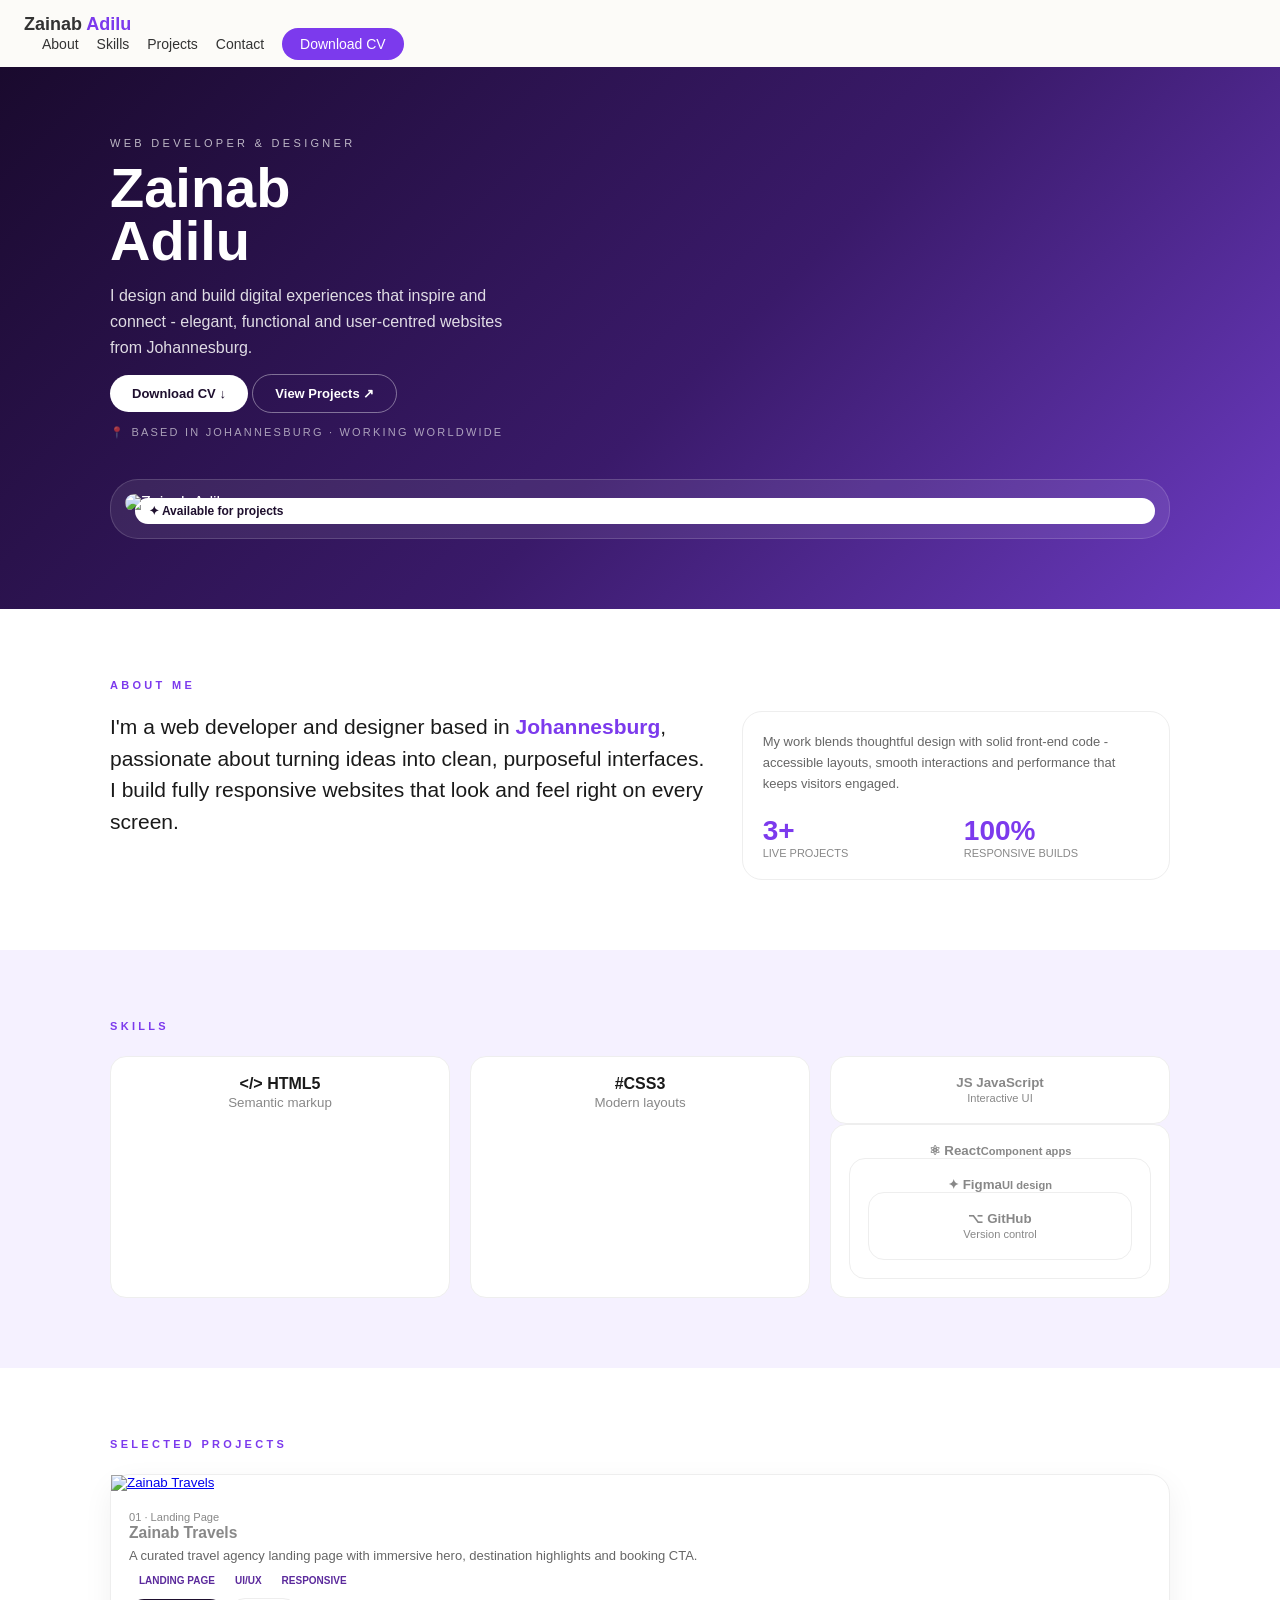
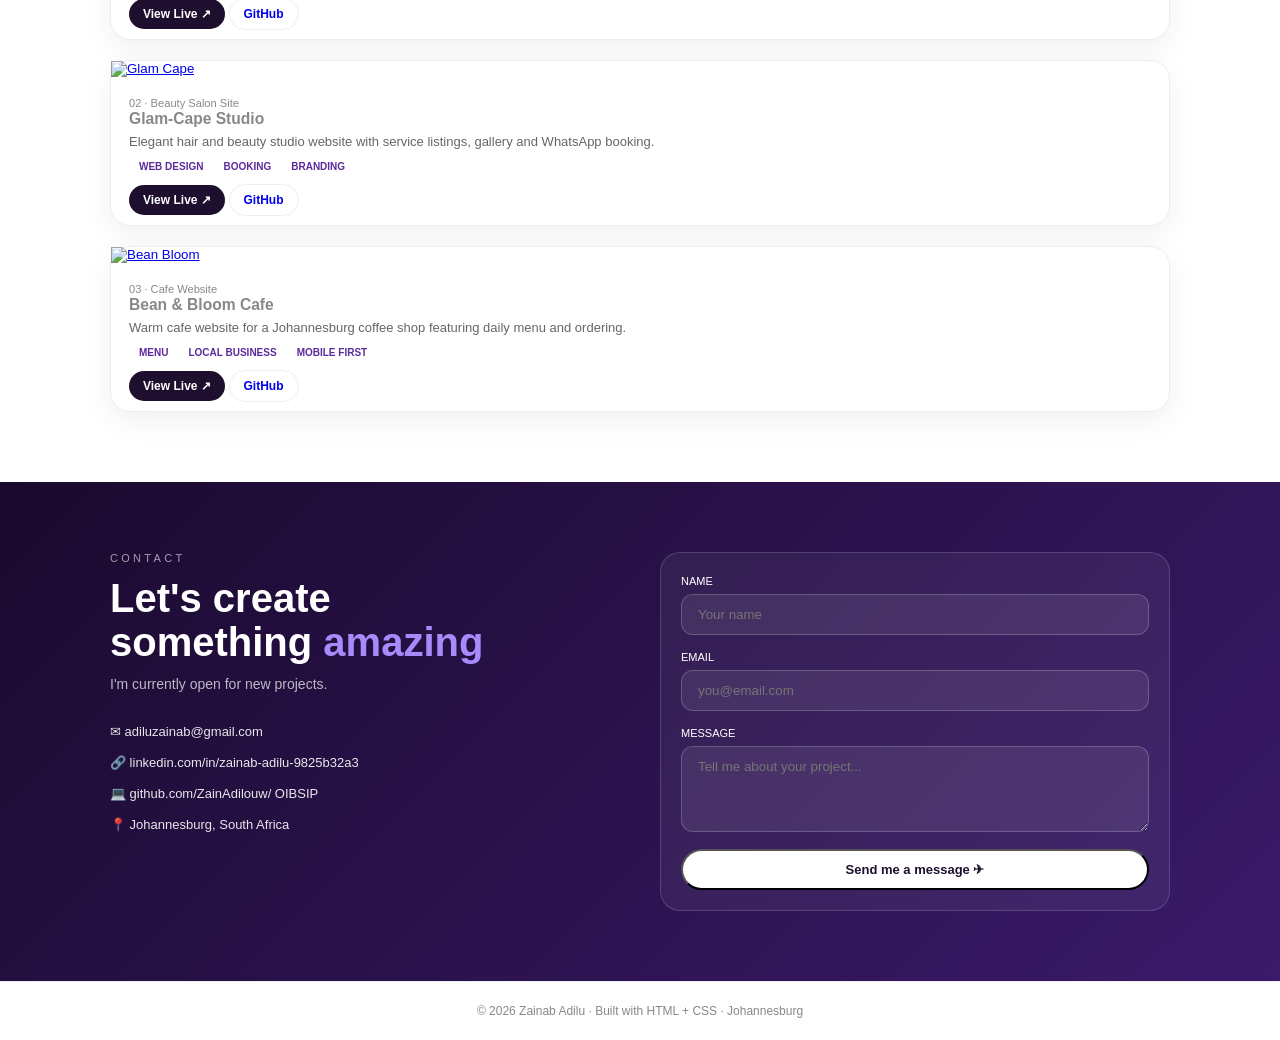
==== WebDev-L1-Portfolio/index.html @ 933f3258 "Create index.html" ====
<!DOCTYPE html> 
<html lang="en"> 
<head> 
<meta charset="UTF-8"> 
<meta name="viewport" content="width=device-width, initial-scale=1.0"> 
<title>Zainab Adilu - Web Developer & Designer</title> 
<link href="https://fonts.googleapis.com /css2?family=Poppins:wght@300;400;500;600;700;800&display=swap" rel="stylesheet"> 
<style> 
*{margin:0;padding:0;box-sizing:border-box} 
body{font-family:'Poppins',sans-serif;b ackground:#fcfbf8;color:#1a1a1a;scroll-behavior:smooth} 
.nav{position:sticky;top:0;z-index:50;background:rgba(252,251,248,0.9);backdrop-ﬁlter:blur(12px);border-bott om:1px solid #eee;display:ﬂex;justify-content:space-between;align-items:center;padding:14px 24px} 
.nav a{color:#333;text-decoration:none;font-weight:500;font-size:14px;margin-left:18px} 
.nav a:hover{color:#7c3aed} 
.container{max-width:1100px;margin:0 auto;padding:0 20px} 
.hero{background:linear-gradient(135deg,#1a0a2e 0%,#3a1a6a 55%,#6d3cc4 100%);color:#fff;padding:70px 20px} 
.btn{display:inline-ﬂex;align-items:cen ter;gap:6px;padding:11px 22px;border-radius:999px;font-weight: 600;font-size: 13px;text-decoration:none;transition:.2s;cursor:pointer} 
.btn-primary{background:#fff;color:#1e0f2e}.btn-outline{border:1px solid rgba(255,255,255,.4);color:#fff}.btn-dark{background:#1e0f2e;color:#fff}.btn:hover{transform:scale(1.04)} 
.grid3{display:grid;grid-template-columns:repeat(auto-ﬁt,minmax(280px,1fr));gap:20px;margin-top:24px} 
.card{background:#fff;border:1px solid #eee;border-radius:20px;overﬂow:hidden;box-shadow:0 10px 30px rgba(0,0,0,.06);transition:.3s;display:ﬂex;ﬂex-direction:column}
.card:hover{transform:translateY(-6px)} 
.card img{width:100%;height:190px;object-ﬁt:cover} 
.card-body{padding:18px;ﬂex:1;display:ﬂex;ﬂex-direction:column} 
.tag{display:inline-block;background:# f3f0ff;color:#5b2a9c;font-size:10px;font-weight:600;padding:4px 10px;border-radius:999px;text-transform:uppercase;marg in-right:5px;margin-top:8px} .section{padding:70px 20px} 
.label{font-size:11px;letter-spacing:.3em;text-transform:uppercase;color:#7c3aed;font-weight: 600;display:ﬂex;align-items:center;gap:10px} 
.label::before{content:'';width: 28px;height:2px;background:#7c3aed;display:inlin e-block} 
.skill{border:1px solid #eee;background:#fff;border-radius: 16px;padding:18px;text-align:center} 
.contact{background:linear-gradient(135deg,#1a0a2e 0%,#3a1a6a 100%);color:#fff} 
.input{width:100%;padding:12px 16px;border-radius:12px;border:1px solid rgba(255,255,255,.2);background:rgba(255,255,255,.08);color:#fff;margin-top:6px;margin-bottom:14px;font-family:inherit} 
.input::placeholder{color:rgba(255,25 5,255,.4)} 
@media(max-width:768px){.hero-grid{grid-template-columns:1fr!important}.hide-m{display:none}} 
</style> 
</head> 
<body> 
<div class="nav">
<a href="#home" style="font-weight: 800;font-size:18px;margin:0">Zainab <span style="color:#7c3aed">Adilu</span></a> 
<div class="hide-m"><a href="#about">About</a><a href="#skills">Skills</a><a href="#projects">Projects</a><a href="#contact">Contact</a><a href="#" style="background:#7c3aed;color:#fff ;padding:8px 18px;border-radius: 999px">Download CV</a></div> 
</div>

<section id="home" class="hero"> 
<div class="container" style="display:grid;grid-template-colu mns:1.2fr .8fr;gap:40px;align-items:center"> 
<div> 
<p style="font-size:11px;letter-spacing:.3em;opacity:.7;text-transform:uppercase">Web Developer & Designer</p> 
<h1 style="font-size:56px;line-height:.95;font-weight:800;margin-top:12px">Zainab<br>Adilu</h1> 
<p style="margin-top:16px;max-width:420px;opacity:.85;line-height:1.6">I design and build digital experiences that inspire and connect - elegant, functional and user-centred websites from Johannesburg.</p> 
<div style="margin-top: 24px;display:ﬂex;gap: 12px;ﬂex-wrap:wrap"> 
<a class="btn btn-primary" href="#">Download CV ↓</a> 
<a class="btn btn-outline" href="#projects">View Projects ↗</a> 
</div> 
<p style="margin-top:24px;font-size:11px;letter-spacing:.2em;opacity:.6"> 📍 BASED IN JOHANNESBURG · WORKING WORLDWIDE</p> 
</div> 
<div style="background:rgba(255,255,255,.08);border-radius:28px;padding:14px;border:1px solid rgba(255,255,255,.15)"> 
<img src="https://images.unsplash.com /photo-1573496359142 -b8d87734a5a2?w=600" alt="Zainab Adilu" style="width: 100%;border-radius:20px;object-ﬁt:cover;aspect-ratio:1"> 
<div style="background:#fff;color:#1e0f2e; border-radius:999px;display:inline-ﬂex;padding:6px 14px;font-size:12px;font-weight:600;margin-top:-14px;margin-left:10px">✦ Available for projects</div> 
</div> 
</div> 
</section>
<section id="about" class="section container"> 
<div class="label">About Me</div> 
<div style="display:grid;grid-template-columns:1.4fr 1fr;gap:32px;margin-top:20px"> 
<p style="font-size:21px;line-height: 1.5">I'm a web developer and designer based in <span style="color:#7c3aed;font-weight:600">Johannesburg</span>, passionate about turning ideas into clean, purposeful interfaces. I build fully responsive websites that look and feel right on every screen.</p> 
<div style="border:1px solid #eee;border-radius:20px;padding: 20px;background:#fff"> 
<p style="font-size:13px;color:#666;line-height:1.6">My work blends thoughtful design with solid front-end code - accessible layouts, smooth interactions and performance that keeps visitors engaged.</p> 
<div style="display:grid;grid-template-columns:1fr 1fr;gap:16px;margin-top:20px"><div><div style="font-size:28px;font-weight:800;color:#7c3aed">3+</div><div style="font-size:11px;text-transform:uppercase;color: #888">Live projects</div></div><div><div style="font-size: 28px;font-weight:800;color:#7c3aed">100%</div><div style="font-size:11px;text-transform:uppercase;color: #888">Responsive builds</div></div></div> 
</div> 
</div> 
</section>

<section id="skills" class="section" style="background:#f5f1ff"> 
<div class="container"> 
<div class="label">Skills</div>
<div class="grid3" style="grid-template-columns:repeat(3,1fr)"> 
<div class="skill"><div style="font-weight:700">&lt;/&gt; HTML5</div><small style="color:#888">Semantic markup</small></div> 
<div class="skill"><div style="font-weight:700">#CSS3</div><small style="color:#888">Modern layouts</ small></div> 
<div class="skill"><div style="font-weight:700">JS JavaScript</div><small style="color:#888">Interactive UI</small></div> 
<div class="skill"><div style="font-weight:700">⚛ React</ div><small style="color:#888">Component apps</small></div> 
<div class="skill"><div style="font-weight:700">✦ Figma</ div><small style="color:#888">UI design</small></div> 
<div class="skill"><div style="font-weight:700">⌥ GitHub</div><small style="color:#888">Version control</small></div> 
</div> 
</div> 
</section>

<section id="projects" class="section container"> 
<div class="label">Selected Projects</div> 
<div class="grid3"> 
<article class="card"> 
<a href="https://zainabtravels.lovable.app/" target="_blank"><img src="https://images.unsplash.com /photo-1469854523086-cc02fe5d8800?w=600" alt="Zainab Travels"></a> 
<div class="card-body"> 
<small style="color:#888">01 · Landing Page</small><h3>Zainab Travels</h3> 
<p style="font-size: 13px;color:#666;margin-top:6px">A curated travel agency landing page with immersive hero, destination highlights and booking CTA.</p> 
<div><span class="tag">Landing Page</span><span class="tag">UI/UX</span><span class="tag">Responsive</span></div> 
<div style="margin-top:auto;padding-top:16px;display:ﬂex;gap:10px"> 
<a class="btn btn-dark" style="font-size:12px;padding:8px 14px" href="https://zainabtravels.lovable .app/" target="_blank">View Live ↗</a> 
<a class="btn" style="border:1px solid #eee;font-size:12px;padding:8px 14px" href="https://github.com/ZainAdilouw /OIBSIP" target="_blank">GitHub</a> 
</div> 
</div> 
</article> 
<article class="card"> 
<a href="https://glam-cape-studio.lovable.app/" target="_blank"><img src="https://images.unsplash.com /photo-1521590832167-7bcbfaa6381f?w=600" alt="Glam Cape"></a>
<div class="card-body"> 
<small style="color:#888">02 · Beauty Salon Site</small><h3>Glam-Cape Studio</h3> 
<p style="font-size: 13px;color:#666;margin-top: 6px">Elegant hair and beauty studio website with service listings, gallery and WhatsApp booking.</p> 
<div><span class="tag">Web Design</span><span class="tag">Booking</span><span class="tag">Branding</span></div> 
<div style="margin-top:auto;padding-top:16px;display:ﬂex;gap:10px"> 
<a class="btn btn-dark" style="font-size:12px;padding:8px 14px" href="https://glam-cape-studio.lovable.app/" target="_blank">View Live ↗</a> 
<a class="btn" style="border:1px solid #eee;font-size:12px;padding:8px 14px" href="#">GitHub</a> 
</div> 
</div> 
</article> 
<article class="card"> 
<a href="https://beanbloom-cafe-charm.lovable.app/" target="_blank"><img src="https://images.unsplash.com /photo-1445116572660-236099ec97a0?w=600" alt="Bean Bloom"></a> 
<div class="card-body"> 
<small style="color:#888">03 · Cafe Website</small><h3>Bean & Bloom Cafe</h3> 
<p style="font-size: 13px;color:#666;margin-top: 6px">Warm cafe website for a Johannesburg coffee shop featuring daily menu and ordering.</p>
<div><span class="tag">Menu</span><span class="tag">Local Business</span><span class="tag">Mobile First</span></div> 
<div style="margin-top:auto;padding-top: 16px;display:ﬂex;gap:10px"> 
<a class="btn btn-dark" style="font-size:12px;padding:8px 14px" href="https://beanbloom-cafe-charm .lovable.app/" target="_blank">View Live ↗</a> 
<a class="btn" style="border:1px solid #eee;font-size:12px;padding:8px 14px" href="#">GitHub</a> 
</div> 
</div> 
</article> 
</div> 
</section>

<section id="contact" class="section contact"> 
<div class="container" style="display:grid;grid-template-columns:1fr 1fr;gap:40px"> 
<div> 
<p style="font-size:11px;letter-spacing:.3em;opacity:.6">CONTACT</p> 
<h2 style="font-size:40px;font-weight: 800;margin-top:12px;line-height:1.1">Let's create<br>something <span style="color:#a78bfa">amazing</span></h2> 
<p style="margin-top:12px;opacity:.7;font-size:14px">I'm currently open for new projects.</p> 
<div style="margin-top:24px;font-size: 13px;line-height:2.4;opacity:.9"> 
✉ adiluzainab@gmail.com<br>
🔗 linkedin.com/in/zainab-adilu-9825b32a3<br> 
💻 github.com/ZainAdilouw/ OIBSIP<br> 
📍 Johannesburg, South Africa 
</div> 
</div> 
<form style="background:rgba(255,255,255,.06);border:1px solid rgba(255,255,255,.15);border-radius: 20px;padding:20px" onsubmit="alert('Thanks! Your message has been noted.');return false">
<label style="font-size:11px;text-transform:uppercase;opacit y:.7">Name</label><input class="input" placeholder="Your name" required> 
<label style="font-size:11px;text-transform:uppercase;opacit y:.7">Email</label><input class="input" placeholder="you@email.com" type="email" required> 
<label style="font-size:11px;text-transform:uppercase;opacit y:.7">Message</label><textarea class="input" rows="4" placeholder="Tell me about your project..." required></textarea> 
<button type="submit" class="btn" style="background:#fff;color:#1e0f2e; width:100%;justify-content:center;margin-to p:8px">Send me a message ✈</button> 
</form> 
</div> 
</section> 
<footer style="text-align:center;padding: 22px;font-size:12px;color:#888;border-top:1px solid #eee;background:#fff">© 2026 Zainab Adilu · Built with HTML + CSS · Johannesburg</footer> 
</body> 
  </html>
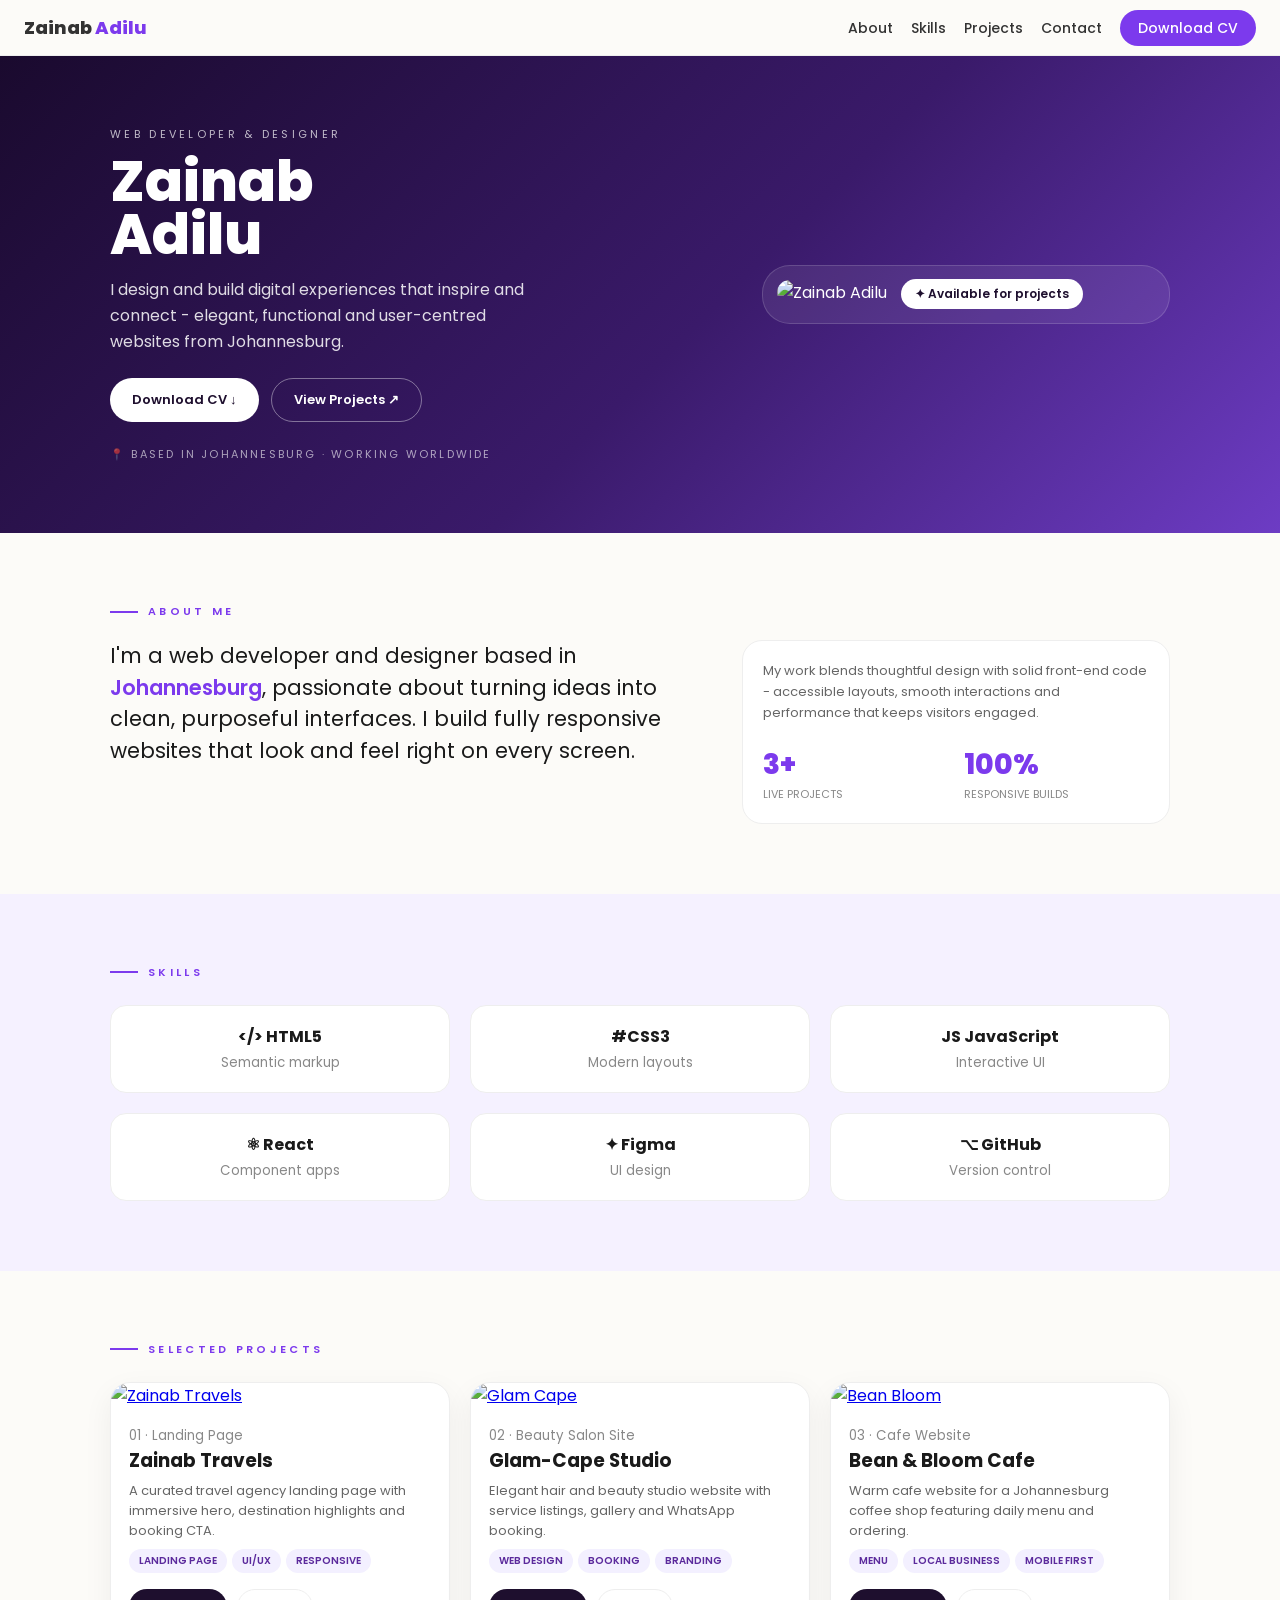
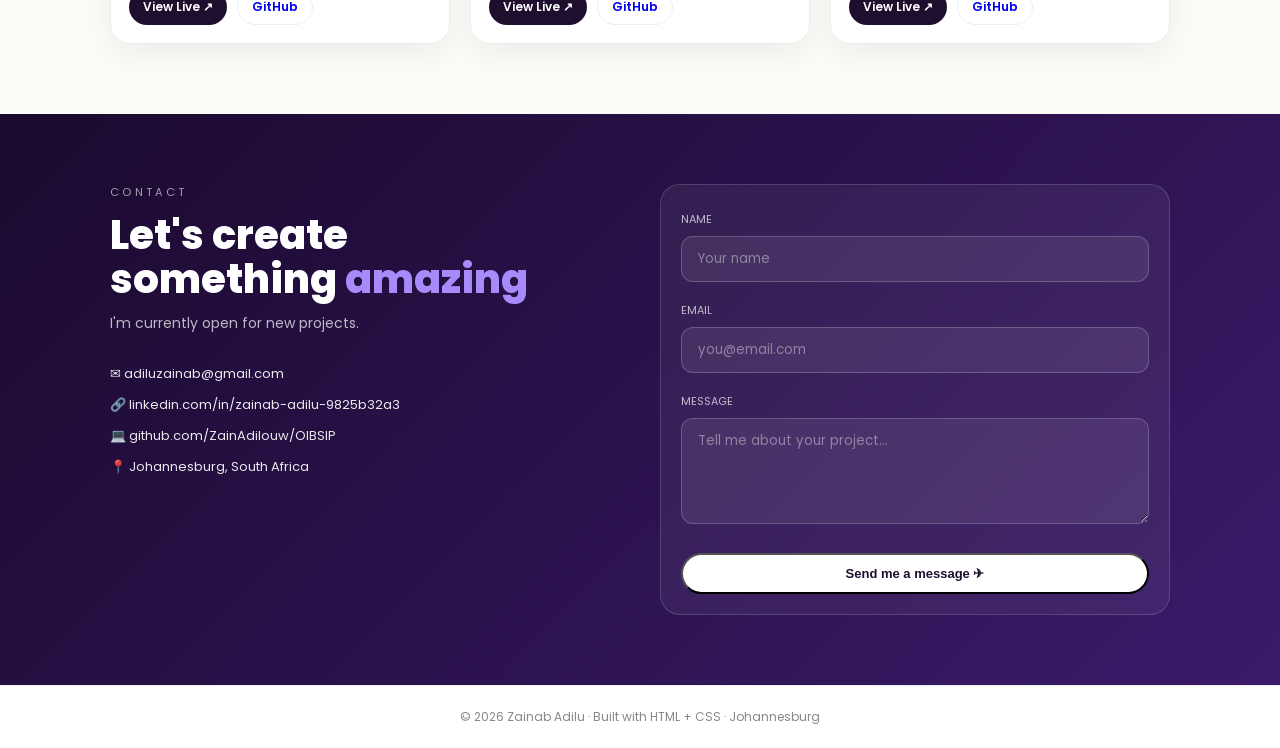
==== commit 65391c94: "Create index.html" ====
--- a/WebDev-L1-Portfolio/index.html
+++ b/WebDev-L1-Portfolio/index.html
@@ -1,147 +1,149 @@
-<!DOCTYPE html> 
-<html lang="en"> 
-<head> 
-<meta charset="UTF-8"> 
-<meta name="viewport" content="width=device-width, initial-scale=1.0"> 
-<title>Zainab Adilu - Web Developer & Designer</title> 
-<link href="https://fonts.googleapis.com /css2?family=Poppins:wght@300;400;500;600;700;800&display=swap" rel="stylesheet"> 
-<style> 
-*{margin:0;padding:0;box-sizing:border-box} 
-body{font-family:'Poppins',sans-serif;b ackground:#fcfbf8;color:#1a1a1a;scroll-behavior:smooth} 
-.nav{position:sticky;top:0;z-index:50;background:rgba(252,251,248,0.9);backdrop-ﬁlter:blur(12px);border-bott om:1px solid #eee;display:ﬂex;justify-content:space-between;align-items:center;padding:14px 24px} 
-.nav a{color:#333;text-decoration:none;font-weight:500;font-size:14px;margin-left:18px} 
-.nav a:hover{color:#7c3aed} 
-.container{max-width:1100px;margin:0 auto;padding:0 20px} 
-.hero{background:linear-gradient(135deg,#1a0a2e 0%,#3a1a6a 55%,#6d3cc4 100%);color:#fff;padding:70px 20px} 
-.btn{display:inline-ﬂex;align-items:cen ter;gap:6px;padding:11px 22px;border-radius:999px;font-weight: 600;font-size: 13px;text-decoration:none;transition:.2s;cursor:pointer} 
-.btn-primary{background:#fff;color:#1e0f2e}.btn-outline{border:1px solid rgba(255,255,255,.4);color:#fff}.btn-dark{background:#1e0f2e;color:#fff}.btn:hover{transform:scale(1.04)} 
-.grid3{display:grid;grid-template-columns:repeat(auto-ﬁt,minmax(280px,1fr));gap:20px;margin-top:24px} 
-.card{background:#fff;border:1px solid #eee;border-radius:20px;overﬂow:hidden;box-shadow:0 10px 30px rgba(0,0,0,.06);transition:.3s;display:ﬂex;ﬂex-direction:column}
-.card:hover{transform:translateY(-6px)} 
-.card img{width:100%;height:190px;object-ﬁt:cover} 
-.card-body{padding:18px;ﬂex:1;display:ﬂex;ﬂex-direction:column} 
-.tag{display:inline-block;background:# f3f0ff;color:#5b2a9c;font-size:10px;font-weight:600;padding:4px 10px;border-radius:999px;text-transform:uppercase;marg in-right:5px;margin-top:8px} .section{padding:70px 20px} 
-.label{font-size:11px;letter-spacing:.3em;text-transform:uppercase;color:#7c3aed;font-weight: 600;display:ﬂex;align-items:center;gap:10px} 
-.label::before{content:'';width: 28px;height:2px;background:#7c3aed;display:inlin e-block} 
-.skill{border:1px solid #eee;background:#fff;border-radius: 16px;padding:18px;text-align:center} 
-.contact{background:linear-gradient(135deg,#1a0a2e 0%,#3a1a6a 100%);color:#fff} 
-.input{width:100%;padding:12px 16px;border-radius:12px;border:1px solid rgba(255,255,255,.2);background:rgba(255,255,255,.08);color:#fff;margin-top:6px;margin-bottom:14px;font-family:inherit} 
-.input::placeholder{color:rgba(255,25 5,255,.4)} 
-@media(max-width:768px){.hero-grid{grid-template-columns:1fr!important}.hide-m{display:none}} 
-</style> 
-</head> 
-<body> 
+<!DOCTYPE html>
+<html lang="en">
+<head>
+<meta charset="UTF-8">
+<meta name="viewport" content="width=device-width, initial-scale=1.0">
+<title>Zainab Adilu - Web Developer & Designer</title>
+<link href="https://fonts.googleapis.com/css2?family=Poppins:wght@300;400;500;600;700;800&display=swap" rel="stylesheet">
+<style>
+*{margin:0;padding:0;box-sizing:border-box}
+body{font-family:'Poppins',sans-serif;background:#fcfbf8;color:#1a1a1a;scroll-behavior:smooth}
+.nav{position:sticky;top:0;z-index:50;background:rgba(252,251,248,0.9);backdrop-filter:blur(12px);border-bottom:1px solid #eee;display:flex;justify-content:space-between;align-items:center;padding:14px 24px}
+.nav a{color:#333;text-decoration:none;font-weight:500;font-size:14px;margin-left:18px}
+.nav a:hover{color:#7c3aed}
+.container{max-width:1100px;margin:0 auto;padding:0 20px}
+.hero{background:linear-gradient(135deg,#1a0a2e 0%,#3a1a6a 55%,#6d3cc4 100%);color:#fff;padding:70px 20px}
+.btn{display:inline-flex;align-items:center;gap:6px;padding:11px 22px;border-radius:999px;font-weight:600;font-size:13px;text-decoration:none;transition:.2s;cursor:pointer}
+.btn-primary{background:#fff;color:#1e0f2e}.btn-outline{border:1px solid rgba(255,255,255,.4);color:#fff}.btn-dark{background:#1e0f2e;color:#fff}.btn:hover{transform:scale(1.04)}
+.grid3{display:grid;grid-template-columns:repeat(auto-fit,minmax(280px,1fr));gap:20px;margin-top:24px}
+.card{background:#fff;border:1px solid #eee;border-radius:20px;overflow:hidden;box-shadow:0 10px 30px rgba(0,0,0,.06);transition:.3s;display:flex;flex-direction:column}
+.card:hover{transform:translateY(-6px)}
+.card img{width:100%;height:190px;object-fit:cover}
+.card-body{padding:18px;flex:1;display:flex;flex-direction:column}
+.tag{display:inline-block;background:#f3f0ff;color:#5b2a9c;font-size:10px;font-weight:600;padding:4px 10px;border-radius:999px;text-transform:uppercase;margin-right:5px;margin-top:8px}
+.section{padding:70px 20px}
+.label{font-size:11px;letter-spacing:.3em;text-transform:uppercase;color:#7c3aed;font-weight:600;display:flex;align-items:center;gap:10px}
+.label::before{content:'';width:28px;height:2px;background:#7c3aed;display:inline-block}
+.skill{border:1px solid #eee;background:#fff;border-radius:16px;padding:18px;text-align:center}
+.contact{background:linear-gradient(135deg,#1a0a2e 0%,#3a1a6a 100%);color:#fff}
+.input{width:100%;padding:12px 16px;border-radius:12px;border:1px solid rgba(255,255,255,.2);background:rgba(255,255,255,.08);color:#fff;margin-top:6px;margin-bottom:14px;font-family:inherit}
+.input::placeholder{color:rgba(255,255,255,.4)}
+@media(max-width:768px){.hide-m{display:none}}
+</style>
+</head>
+<body>
 <div class="nav">
-<a href="#home" style="font-weight: 800;font-size:18px;margin:0">Zainab <span style="color:#7c3aed">Adilu</span></a> 
-<div class="hide-m"><a href="#about">About</a><a href="#skills">Skills</a><a href="#projects">Projects</a><a href="#contact">Contact</a><a href="#" style="background:#7c3aed;color:#fff ;padding:8px 18px;border-radius: 999px">Download CV</a></div> 
+<a href="#home" style="font-weight:800;font-size:18px;margin:0">Zainab <span style="color:#7c3aed">Adilu</span></a>
+<div class="hide-m"><a href="#about">About</a><a href="#skills">Skills</a><a href="#projects">Projects</a><a href="#contact">Contact</a><a href="#" style="background:#7c3aed;color:#fff;padding:8px 18px;border-radius:999px">Download CV</a></div>
 </div>
 
-<section id="home" class="hero"> 
-<div class="container" style="display:grid;grid-template-colu mns:1.2fr .8fr;gap:40px;align-items:center"> 
-<div> 
-<p style="font-size:11px;letter-spacing:.3em;opacity:.7;text-transform:uppercase">Web Developer & Designer</p> 
-<h1 style="font-size:56px;line-height:.95;font-weight:800;margin-top:12px">Zainab<br>Adilu</h1> 
-<p style="margin-top:16px;max-width:420px;opacity:.85;line-height:1.6">I design and build digital experiences that inspire and connect - elegant, functional and user-centred websites from Johannesburg.</p> 
-<div style="margin-top: 24px;display:ﬂex;gap: 12px;ﬂex-wrap:wrap"> 
-<a class="btn btn-primary" href="#">Download CV ↓</a> 
-<a class="btn btn-outline" href="#projects">View Projects ↗</a> 
-</div> 
-<p style="margin-top:24px;font-size:11px;letter-spacing:.2em;opacity:.6"> 📍 BASED IN JOHANNESBURG · WORKING WORLDWIDE</p> 
-</div> 
-<div style="background:rgba(255,255,255,.08);border-radius:28px;padding:14px;border:1px solid rgba(255,255,255,.15)"> 
-<img src="https://images.unsplash.com /photo-1573496359142 -b8d87734a5a2?w=600" alt="Zainab Adilu" style="width: 100%;border-radius:20px;object-ﬁt:cover;aspect-ratio:1"> 
-<div style="background:#fff;color:#1e0f2e; border-radius:999px;display:inline-ﬂex;padding:6px 14px;font-size:12px;font-weight:600;margin-top:-14px;margin-left:10px">✦ Available for projects</div> 
-</div> 
-</div> 
-</section>
-<section id="about" class="section container"> 
-<div class="label">About Me</div> 
-<div style="display:grid;grid-template-columns:1.4fr 1fr;gap:32px;margin-top:20px"> 
-<p style="font-size:21px;line-height: 1.5">I'm a web developer and designer based in <span style="color:#7c3aed;font-weight:600">Johannesburg</span>, passionate about turning ideas into clean, purposeful interfaces. I build fully responsive websites that look and feel right on every screen.</p> 
-<div style="border:1px solid #eee;border-radius:20px;padding: 20px;background:#fff"> 
-<p style="font-size:13px;color:#666;line-height:1.6">My work blends thoughtful design with solid front-end code - accessible layouts, smooth interactions and performance that keeps visitors engaged.</p> 
-<div style="display:grid;grid-template-columns:1fr 1fr;gap:16px;margin-top:20px"><div><div style="font-size:28px;font-weight:800;color:#7c3aed">3+</div><div style="font-size:11px;text-transform:uppercase;color: #888">Live projects</div></div><div><div style="font-size: 28px;font-weight:800;color:#7c3aed">100%</div><div style="font-size:11px;text-transform:uppercase;color: #888">Responsive builds</div></div></div> 
-</div> 
-</div> 
+<section id="home" class="hero">
+<div class="container" style="display:grid;grid-template-columns:1.2fr .8fr;gap:40px;align-items:center">
+<div>
+<p style="font-size:11px;letter-spacing:.3em;opacity:.7;text-transform:uppercase">Web Developer & Designer</p>
+<h1 style="font-size:56px;line-height:.95;font-weight:800;margin-top:12px">Zainab<br>Adilu</h1>
+<p style="margin-top:16px;max-width:420px;opacity:.85;line-height:1.6">I design and build digital experiences that inspire and connect - elegant, functional and user-centred websites from Johannesburg.</p>
+<div style="margin-top:24px;display:flex;gap:12px;flex-wrap:wrap">
+<a class="btn btn-primary" href="#">Download CV ↓</a>
+<a class="btn btn-outline" href="#projects">View Projects ↗</a>
+</div>
+<p style="margin-top:24px;font-size:11px;letter-spacing:.2em;opacity:.6">📍 BASED IN JOHANNESBURG · WORKING WORLDWIDE</p>
+</div>
+<div style="background:rgba(255,255,255,.08);border-radius:28px;padding:14px;border:1px solid rgba(255,255,255,.15)">
+<img src="https://images.unsplash.com/photo-1573496359142-b8d87734a5a2?w=600" alt="Zainab Adilu" style="width:100%;border-radius:20px;object-fit:cover;aspect-ratio:1">
+<div style="background:#fff;color:#1e0f2e;border-radius:999px;display:inline-flex;padding:6px 14px;font-size:12px;font-weight:600;margin-top:-14px;margin-left:10px">✦ Available for projects</div>
+</div>
+</div>
 </section>
 
-<section id="skills" class="section" style="background:#f5f1ff"> 
-<div class="container"> 
-<div class="label">Skills</div>
-<div class="grid3" style="grid-template-columns:repeat(3,1fr)"> 
-<div class="skill"><div style="font-weight:700">&lt;/&gt; HTML5</div><small style="color:#888">Semantic markup</small></div> 
-<div class="skill"><div style="font-weight:700">#CSS3</div><small style="color:#888">Modern layouts</ small></div> 
-<div class="skill"><div style="font-weight:700">JS JavaScript</div><small style="color:#888">Interactive UI</small></div> 
-<div class="skill"><div style="font-weight:700">⚛ React</ div><small style="color:#888">Component apps</small></div> 
-<div class="skill"><div style="font-weight:700">✦ Figma</ div><small style="color:#888">UI design</small></div> 
-<div class="skill"><div style="font-weight:700">⌥ GitHub</div><small style="color:#888">Version control</small></div> 
-</div> 
-</div> 
+<section id="about" class="section container">
+<div class="label">About Me</div>
+<div style="display:grid;grid-template-columns:1.4fr 1fr;gap:32px;margin-top:20px">
+<p style="font-size:21px;line-height:1.5">I'm a web developer and designer based in <span style="color:#7c3aed;font-weight:600">Johannesburg</span>, passionate about turning ideas into clean, purposeful interfaces. I build fully responsive websites that look and feel right on every screen.</p>
+<div style="border:1px solid #eee;border-radius:20px;padding:20px;background:#fff">
+<p style="font-size:13px;color:#666;line-height:1.6">My work blends thoughtful design with solid front-end code - accessible layouts, smooth interactions and performance that keeps visitors engaged.</p>
+<div style="display:grid;grid-template-columns:1fr 1fr;gap:16px;margin-top:20px"><div><div style="font-size:28px;font-weight:800;color:#7c3aed">3+</div><div style="font-size:11px;text-transform:uppercase;color:#888">Live projects</div></div><div><div style="font-size:28px;font-weight:800;color:#7c3aed">100%</div><div style="font-size:11px;text-transform:uppercase;color:#888">Responsive builds</div></div></div>
+</div>
+</div>
 </section>
 
-<section id="projects" class="section container"> 
-<div class="label">Selected Projects</div> 
-<div class="grid3"> 
-<article class="card"> 
-<a href="https://zainabtravels.lovable.app/" target="_blank"><img src="https://images.unsplash.com /photo-1469854523086-cc02fe5d8800?w=600" alt="Zainab Travels"></a> 
-<div class="card-body"> 
-<small style="color:#888">01 · Landing Page</small><h3>Zainab Travels</h3> 
-<p style="font-size: 13px;color:#666;margin-top:6px">A curated travel agency landing page with immersive hero, destination highlights and booking CTA.</p> 
-<div><span class="tag">Landing Page</span><span class="tag">UI/UX</span><span class="tag">Responsive</span></div> 
-<div style="margin-top:auto;padding-top:16px;display:ﬂex;gap:10px"> 
-<a class="btn btn-dark" style="font-size:12px;padding:8px 14px" href="https://zainabtravels.lovable .app/" target="_blank">View Live ↗</a> 
-<a class="btn" style="border:1px solid #eee;font-size:12px;padding:8px 14px" href="https://github.com/ZainAdilouw /OIBSIP" target="_blank">GitHub</a> 
-</div> 
-</div> 
-</article> 
-<article class="card"> 
-<a href="https://glam-cape-studio.lovable.app/" target="_blank"><img src="https://images.unsplash.com /photo-1521590832167-7bcbfaa6381f?w=600" alt="Glam Cape"></a>
-<div class="card-body"> 
-<small style="color:#888">02 · Beauty Salon Site</small><h3>Glam-Cape Studio</h3> 
-<p style="font-size: 13px;color:#666;margin-top: 6px">Elegant hair and beauty studio website with service listings, gallery and WhatsApp booking.</p> 
-<div><span class="tag">Web Design</span><span class="tag">Booking</span><span class="tag">Branding</span></div> 
-<div style="margin-top:auto;padding-top:16px;display:ﬂex;gap:10px"> 
-<a class="btn btn-dark" style="font-size:12px;padding:8px 14px" href="https://glam-cape-studio.lovable.app/" target="_blank">View Live ↗</a> 
-<a class="btn" style="border:1px solid #eee;font-size:12px;padding:8px 14px" href="#">GitHub</a> 
-</div> 
-</div> 
-</article> 
-<article class="card"> 
-<a href="https://beanbloom-cafe-charm.lovable.app/" target="_blank"><img src="https://images.unsplash.com /photo-1445116572660-236099ec97a0?w=600" alt="Bean Bloom"></a> 
-<div class="card-body"> 
-<small style="color:#888">03 · Cafe Website</small><h3>Bean & Bloom Cafe</h3> 
-<p style="font-size: 13px;color:#666;margin-top: 6px">Warm cafe website for a Johannesburg coffee shop featuring daily menu and ordering.</p>
-<div><span class="tag">Menu</span><span class="tag">Local Business</span><span class="tag">Mobile First</span></div> 
-<div style="margin-top:auto;padding-top: 16px;display:ﬂex;gap:10px"> 
-<a class="btn btn-dark" style="font-size:12px;padding:8px 14px" href="https://beanbloom-cafe-charm .lovable.app/" target="_blank">View Live ↗</a> 
-<a class="btn" style="border:1px solid #eee;font-size:12px;padding:8px 14px" href="#">GitHub</a> 
-</div> 
-</div> 
-</article> 
-</div> 
+<section id="skills" class="section" style="background:#f5f1ff">
+<div class="container">
+<div class="label">Skills</div>
+<div class="grid3" style="grid-template-columns:repeat(3,1fr)">
+<div class="skill"><div style="font-weight:700">&lt;/&gt; HTML5</div><small style="color:#888">Semantic markup</small></div>
+<div class="skill"><div style="font-weight:700">#CSS3</div><small style="color:#888">Modern layouts</small></div>
+<div class="skill"><div style="font-weight:700">JS JavaScript</div><small style="color:#888">Interactive UI</small></div>
+<div class="skill"><div style="font-weight:700">⚛ React</div><small style="color:#888">Component apps</small></div>
+<div class="skill"><div style="font-weight:700">✦ Figma</div><small style="color:#888">UI design</small></div>
+<div class="skill"><div style="font-weight:700">⌥ GitHub</div><small style="color:#888">Version control</small></div>
+</div>
+</div>
 </section>
 
-<section id="contact" class="section contact"> 
-<div class="container" style="display:grid;grid-template-columns:1fr 1fr;gap:40px"> 
-<div> 
-<p style="font-size:11px;letter-spacing:.3em;opacity:.6">CONTACT</p> 
-<h2 style="font-size:40px;font-weight: 800;margin-top:12px;line-height:1.1">Let's create<br>something <span style="color:#a78bfa">amazing</span></h2> 
-<p style="margin-top:12px;opacity:.7;font-size:14px">I'm currently open for new projects.</p> 
-<div style="margin-top:24px;font-size: 13px;line-height:2.4;opacity:.9"> 
+<section id="projects" class="section container">
+<div class="label">Selected Projects</div>
+<div class="grid3">
+<article class="card">
+<a href="https://zainabtravels.lovable.app/" target="_blank"><img src="https://images.unsplash.com/photo-1469854523086-cc02fe5d8800?w=600" alt="Zainab Travels"></a>
+<div class="card-body">
+<small style="color:#888">01 · Landing Page</small><h3>Zainab Travels</h3>
+<p style="font-size:13px;color:#666;margin-top:6px">A curated travel agency landing page with immersive hero, destination highlights and booking CTA.</p>
+<div><span class="tag">Landing Page</span><span class="tag">UI/UX</span><span class="tag">Responsive</span></div>
+<div style="margin-top:auto;padding-top:16px;display:flex;gap:10px">
+<a class="btn btn-dark" style="font-size:12px;padding:8px 14px" href="https://zainabtravels.lovable.app/" target="_blank">View Live ↗</a>
+<a class="btn" style="border:1px solid #eee;font-size:12px;padding:8px 14px" href="https://github.com/ZainAdilouw/OIBSIP" target="_blank">GitHub</a>
+</div>
+</div>
+</article>
+<article class="card">
+<a href="https://glam-cape-studio.lovable.app/" target="_blank"><img src="https://images.unsplash.com/photo-1521590832167-7bcbfaa6381f?w=600" alt="Glam Cape"></a>
+<div class="card-body">
+<small style="color:#888">02 · Beauty Salon Site</small><h3>Glam-Cape Studio</h3>
+<p style="font-size:13px;color:#666;margin-top:6px">Elegant hair and beauty studio website with service listings, gallery and WhatsApp booking.</p>
+<div><span class="tag">Web Design</span><span class="tag">Booking</span><span class="tag">Branding</span></div>
+<div style="margin-top:auto;padding-top:16px;display:flex;gap:10px">
+<a class="btn btn-dark" style="font-size:12px;padding:8px 14px" href="https://glam-cape-studio.lovable.app/" target="_blank">View Live ↗</a>
+<a class="btn" style="border:1px solid #eee;font-size:12px;padding:8px 14px" href="#">GitHub</a>
+</div>
+</div>
+</article>
+<article class="card">
+<a href="https://beanbloom-cafe-charm.lovable.app/" target="_blank"><img src="https://images.unsplash.com/photo-1445116572660-236099ec97a0?w=600" alt="Bean Bloom"></a>
+<div class="card-body">
+<small style="color:#888">03 · Cafe Website</small><h3>Bean & Bloom Cafe</h3>
+<p style="font-size:13px;color:#666;margin-top:6px">Warm cafe website for a Johannesburg coffee shop featuring daily menu and ordering.</p>
+<div><span class="tag">Menu</span><span class="tag">Local Business</span><span class="tag">Mobile First</span></div>
+<div style="margin-top:auto;padding-top:16px;display:flex;gap:10px">
+<a class="btn btn-dark" style="font-size:12px;padding:8px 14px" href="https://beanbloom-cafe-charm.lovable.app/" target="_blank">View Live ↗</a>
+<a class="btn" style="border:1px solid #eee;font-size:12px;padding:8px 14px" href="#">GitHub</a>
+</div>
+</div>
+</article>
+</div>
+</section>
+
+<section id="contact" class="section contact">
+<div class="container" style="display:grid;grid-template-columns:1fr 1fr;gap:40px">
+<div>
+<p style="font-size:11px;letter-spacing:.3em;opacity:.6">CONTACT</p>
+<h2 style="font-size:40px;font-weight:800;margin-top:12px;line-height:1.1">Let's create<br>something <span style="color:#a78bfa">amazing</span></h2>
+<p style="margin-top:12px;opacity:.7;font-size:14px">I'm currently open for new projects.</p>
+<div style="margin-top:24px;font-size:13px;line-height:2.4;opacity:.9">
 ✉ adiluzainab@gmail.com<br>
-🔗 linkedin.com/in/zainab-adilu-9825b32a3<br> 
-💻 github.com/ZainAdilouw/ OIBSIP<br> 
-📍 Johannesburg, South Africa 
-</div> 
-</div> 
-<form style="background:rgba(255,255,255,.06);border:1px solid rgba(255,255,255,.15);border-radius: 20px;padding:20px" onsubmit="alert('Thanks! Your message has been noted.');return false">
-<label style="font-size:11px;text-transform:uppercase;opacit y:.7">Name</label><input class="input" placeholder="Your name" required> 
-<label style="font-size:11px;text-transform:uppercase;opacit y:.7">Email</label><input class="input" placeholder="you@email.com" type="email" required> 
-<label style="font-size:11px;text-transform:uppercase;opacit y:.7">Message</label><textarea class="input" rows="4" placeholder="Tell me about your project..." required></textarea> 
-<button type="submit" class="btn" style="background:#fff;color:#1e0f2e; width:100%;justify-content:center;margin-to p:8px">Send me a message ✈</button> 
-</form> 
-</div> 
-</section> 
-<footer style="text-align:center;padding: 22px;font-size:12px;color:#888;border-top:1px solid #eee;background:#fff">© 2026 Zainab Adilu · Built with HTML + CSS · Johannesburg</footer> 
-</body> 
+🔗 linkedin.com/in/zainab-adilu-9825b32a3<br>
+💻 github.com/ZainAdilouw/OIBSIP<br>
+📍 Johannesburg, South Africa
+</div>
+</div>
+<form style="background:rgba(255,255,255,.06);border:1px solid rgba(255,255,255,.15);border-radius:20px;padding:20px" onsubmit="alert('Thanks! Your message has been noted.');return false">
+<label style="font-size:11px;text-transform:uppercase;opacity:.7">Name</label><input class="input" placeholder="Your name" required>
+<label style="font-size:11px;text-transform:uppercase;opacity:.7">Email</label><input class="input" placeholder="you@email.com" type="email" required>
+<label style="font-size:11px;text-transform:uppercase;opacity:.7">Message</label><textarea class="input" rows="4" placeholder="Tell me about your project..." required></textarea>
+<button type="submit" class="btn" style="background:#fff;color:#1e0f2e;width:100%;justify-content:center;margin-top:8px">Send me a message ✈</button>
+</form>
+</div>
+</section>
+<footer style="text-align:center;padding:22px;font-size:12px;color:#888;border-top:1px solid #eee;background:#fff">© 2026 Zainab Adilu · Built with HTML + CSS · Johannesburg</footer>
+</body>
   </html>
